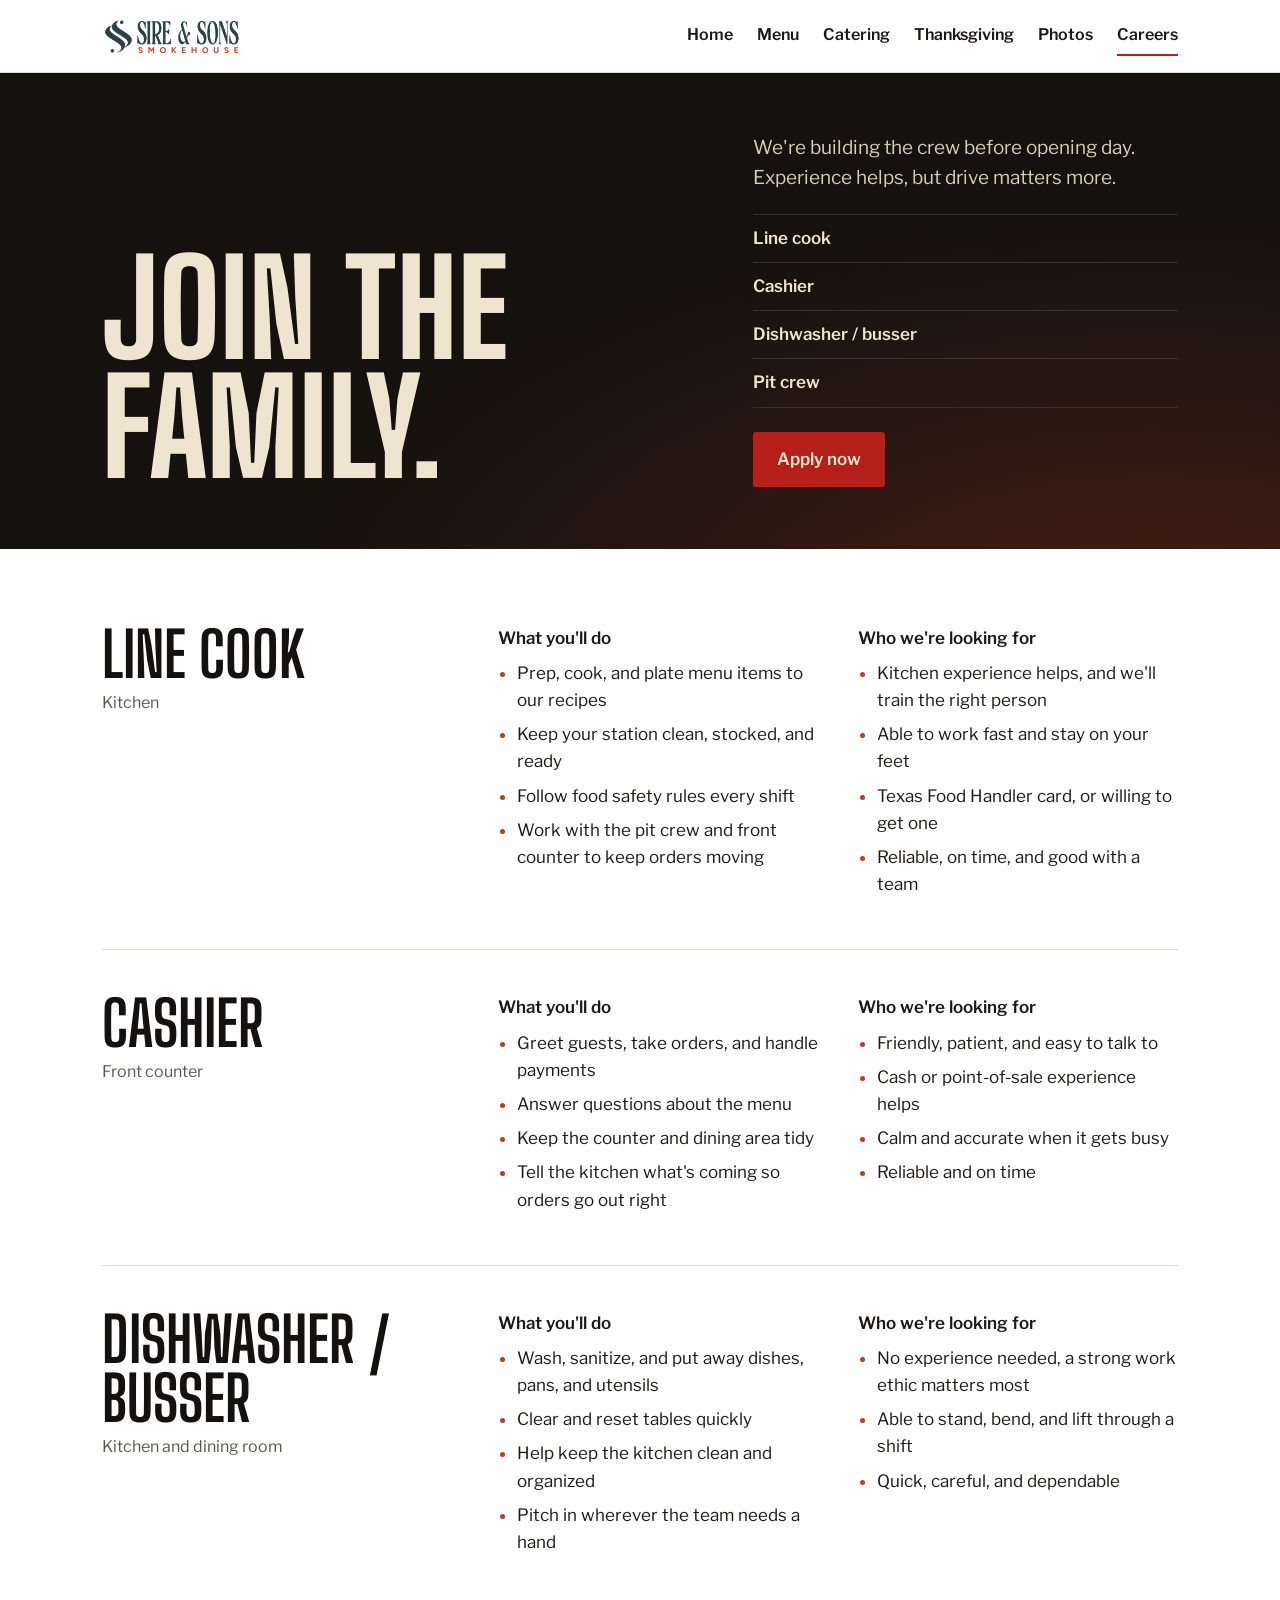
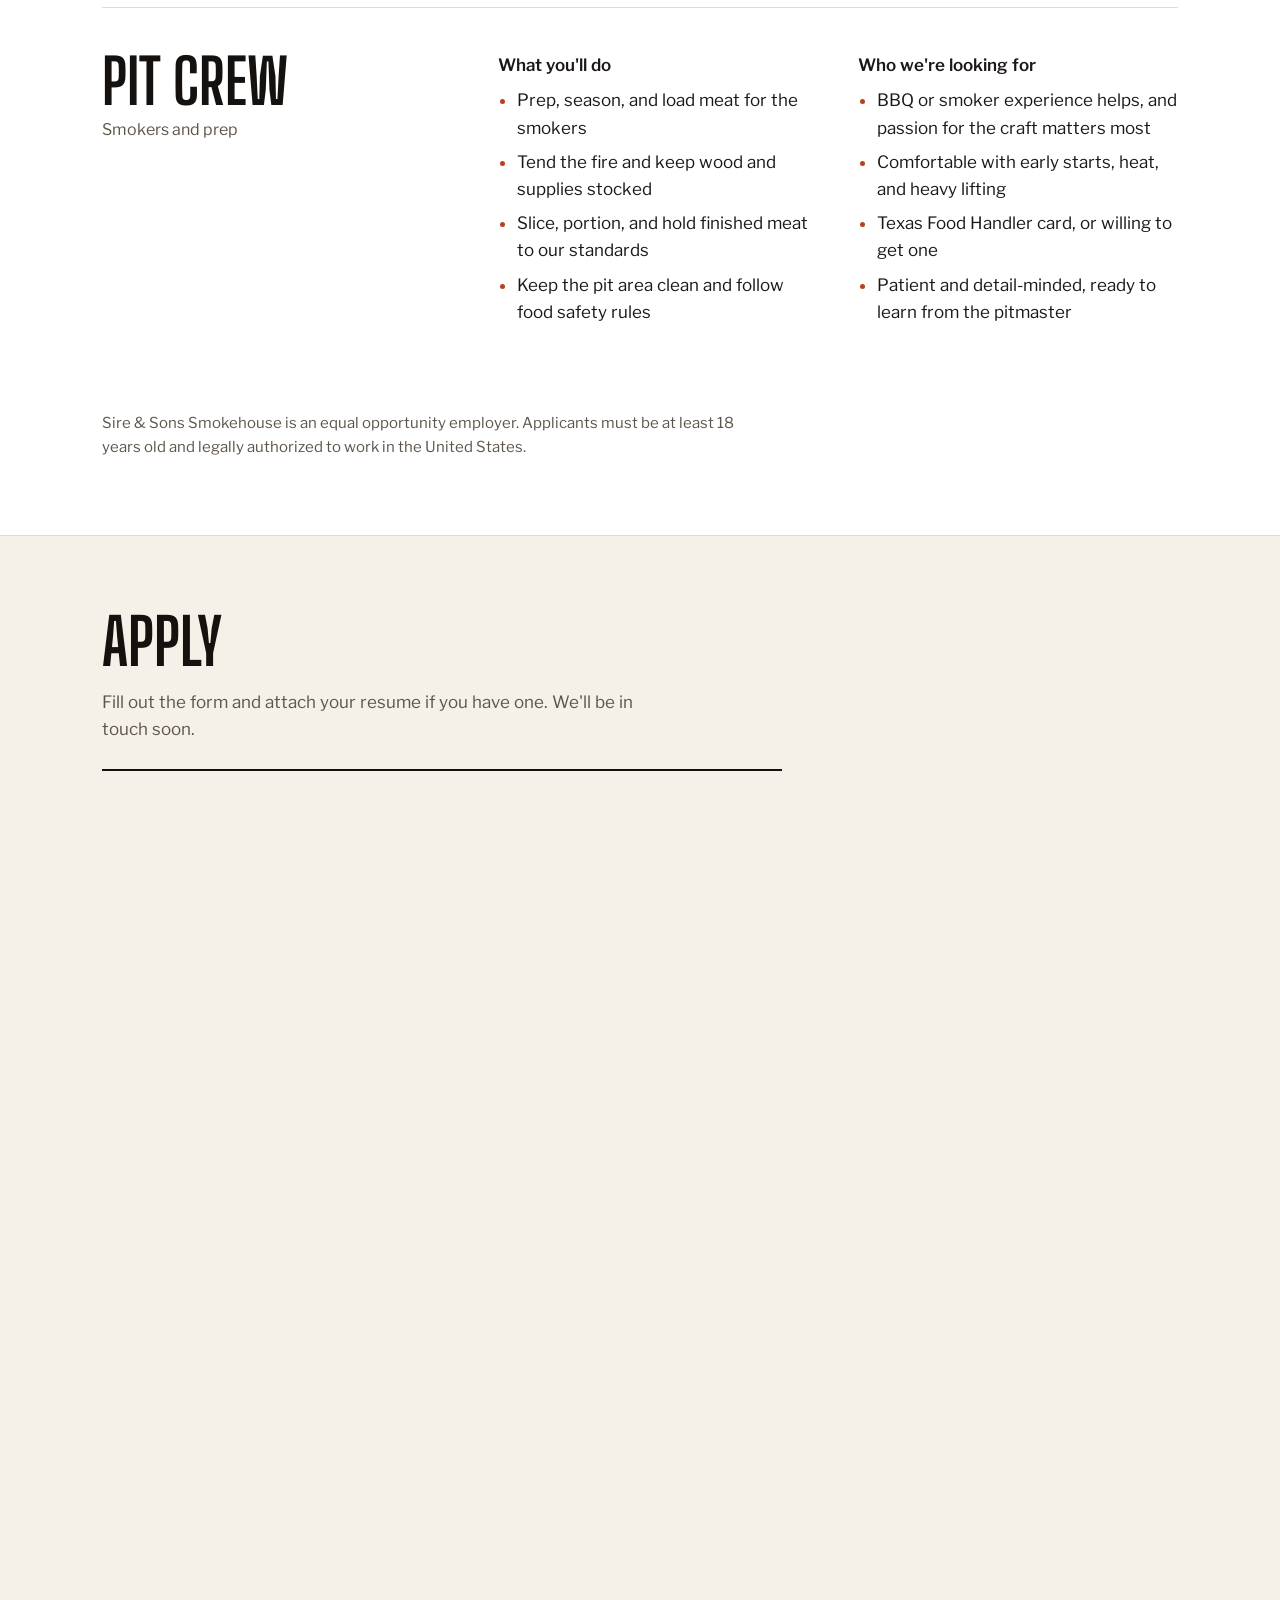
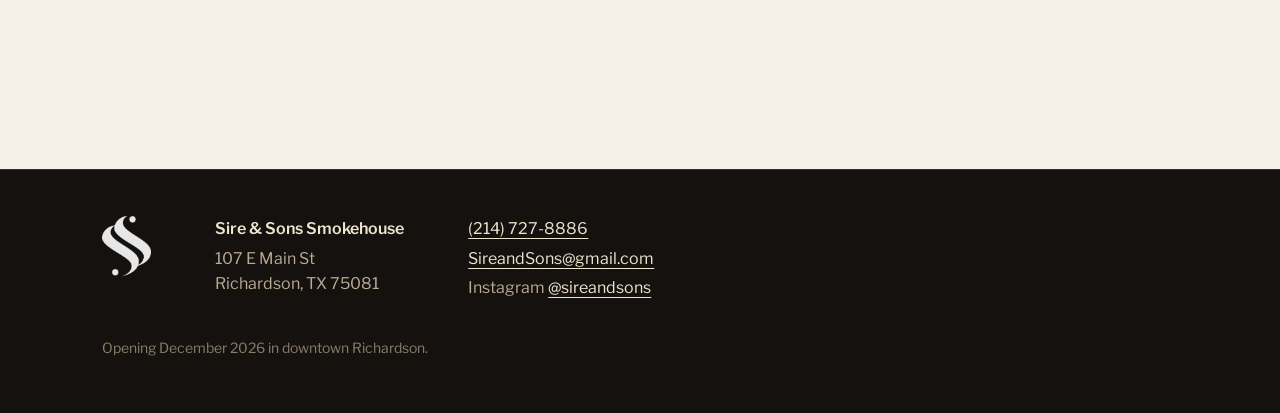
==== careers.html @ 44542e50 "Add files via upload" ====
<!doctype html>
<html lang="en">
<head>
<meta charset="utf-8">
<meta name="viewport" content="width=device-width, initial-scale=1">
<title>Careers | Sire &amp; Sons Smokehouse, Richardson TX</title>
<meta name="description" content="Now hiring line cooks, cashiers, dishwashers/bussers, and pit crew at Sire &amp; Sons Smokehouse, opening December 2026 in downtown Richardson, TX. Apply online.">
<meta property="og:title" content="Careers | Sire &amp; Sons Smokehouse, Richardson TX">
<meta property="og:description" content="Now hiring line cooks, cashiers, dishwashers/bussers, and pit crew at Sire &amp; Sons Smokehouse, opening December 2026 in downtown Richardson, TX. Apply online.">
<link rel="icon" type="image/png" href="img/favicon.png">
<link rel="stylesheet" href="css/style.css">
</head>
<body>
<a class="skip" href="#main">Skip to content</a>
<header class="top">
  <div class="wrap">
    <a class="brand" href="index.html" aria-label="Sire &amp; Sons Smokehouse, home"><img src="img/logo.png" alt="Sire &amp; Sons Smokehouse" width="140" height="44"></a>
    <nav aria-label="Main">
      <a href="index.html">Home</a>
      <a href="menu.html">Menu</a>
      <a href="catering.html">Catering</a>
      <a href="thanksgiving.html">Thanksgiving</a>
      <a href="photos.html">Photos</a>
      <a href="careers.html" aria-current="page">Careers</a>
    </nav>
  </div>
</header>

<main id="main">
  <section class="c-hero">
    <div class="wrap">
      <div>
        <h1 class="display">Join the<br>family.</h1>
      </div>
      <div>
        <p>We're building the crew before opening day. Experience helps, but drive matters more.</p>
        <ul class="roles">
          <li><a href="#line-cook">Line cook</a></li>
          <li><a href="#cashier">Cashier</a></li>
          <li><a href="#dish-busser">Dishwasher / busser</a></li>
          <li><a href="#pit-crew">Pit crew</a></li>
        </ul>
        <p style="margin:24px 0 0"><a class="btn" href="#apply">Apply now</a></p>
      </div>
    </div>
  </section>
  <section class="jobs">
    <div class="wrap">
    <article class="job" id="line-cook">
      <div><h2>Line cook</h2><p class="where">Kitchen</p></div>
      <div class="cols">
        <div><h3>What you'll do</h3><ul>
          <li>Prep, cook, and plate menu items to our recipes</li>
          <li>Keep your station clean, stocked, and ready</li>
          <li>Follow food safety rules every shift</li>
          <li>Work with the pit crew and front counter to keep orders moving</li>
        </ul></div>
        <div><h3>Who we're looking for</h3><ul>
          <li>Kitchen experience helps, and we'll train the right person</li>
          <li>Able to work fast and stay on your feet</li>
          <li>Texas Food Handler card, or willing to get one</li>
          <li>Reliable, on time, and good with a team</li>
        </ul></div>
      </div>
    </article>
    <article class="job" id="cashier">
      <div><h2>Cashier</h2><p class="where">Front counter</p></div>
      <div class="cols">
        <div><h3>What you'll do</h3><ul>
          <li>Greet guests, take orders, and handle payments</li>
          <li>Answer questions about the menu</li>
          <li>Keep the counter and dining area tidy</li>
          <li>Tell the kitchen what's coming so orders go out right</li>
        </ul></div>
        <div><h3>Who we're looking for</h3><ul>
          <li>Friendly, patient, and easy to talk to</li>
          <li>Cash or point-of-sale experience helps</li>
          <li>Calm and accurate when it gets busy</li>
          <li>Reliable and on time</li>
        </ul></div>
      </div>
    </article>
    <article class="job" id="dish-busser">
      <div><h2>Dishwasher / busser</h2><p class="where">Kitchen and dining room</p></div>
      <div class="cols">
        <div><h3>What you'll do</h3><ul>
          <li>Wash, sanitize, and put away dishes, pans, and utensils</li>
          <li>Clear and reset tables quickly</li>
          <li>Help keep the kitchen clean and organized</li>
          <li>Pitch in wherever the team needs a hand</li>
        </ul></div>
        <div><h3>Who we're looking for</h3><ul>
          <li>No experience needed, a strong work ethic matters most</li>
          <li>Able to stand, bend, and lift through a shift</li>
          <li>Quick, careful, and dependable</li>
        </ul></div>
      </div>
    </article>
    <article class="job" id="pit-crew">
      <div><h2>Pit crew</h2><p class="where">Smokers and prep</p></div>
      <div class="cols">
        <div><h3>What you'll do</h3><ul>
          <li>Prep, season, and load meat for the smokers</li>
          <li>Tend the fire and keep wood and supplies stocked</li>
          <li>Slice, portion, and hold finished meat to our standards</li>
          <li>Keep the pit area clean and follow food safety rules</li>
        </ul></div>
        <div><h3>Who we're looking for</h3><ul>
          <li>BBQ or smoker experience helps, and passion for the craft matters most</li>
          <li>Comfortable with early starts, heat, and heavy lifting</li>
          <li>Texas Food Handler card, or willing to get one</li>
          <li>Patient and detail-minded, ready to learn from the pitmaster</li>
        </ul></div>
      </div>
    </article>
      <p class="fine">Sire &amp; Sons Smokehouse is an equal opportunity employer. Applicants must be at least 18 years old and legally authorized to work in the United States.</p>
    </div>
  </section>
  <section class="apply" id="apply">
    <div class="wrap">
      <h2>Apply</h2>
      <p class="lead">Fill out the form and attach your resume if you have one. We'll be in touch soon.</p>
      <div class="panel">
        <iframe id="tallyFrame" title="Sire &amp; Sons job application" loading="lazy" height="620" hidden></iframe>
        <p class="note" id="tallyNote">The application form is loading. If it doesn't appear, call <a href="tel:+12147278886">(214) 727-8886</a> or email <a href="mailto:SireandSons@gmail.com">SireandSons@gmail.com</a>.</p>
      </div>
    </div>
  </section>
</main>

<footer>
  <div class="wrap">
    <img src="img/mark-white.png" alt="" width="49" height="60">
    <div>
      <p><strong>Sire &amp; Sons Smokehouse</strong></p>
      <p>107 E Main St<br>Richardson, TX 75081</p>
    </div>
    <div>
      <p><a href="tel:+12147278886">(214) 727-8886</a></p>
      <p><a href="mailto:SireandSons@gmail.com">SireandSons@gmail.com</a></p>
      <p>Instagram <a href="https://www.instagram.com/sireandsons/">@sireandsons</a></p>
    </div>
    <p class="small">Opening December 2026 in downtown Richardson.</p>
  </div>
</footer>
<script>
  // Job application form ID: the part after tally.so/r/ in the form's share link.
  var TALLY_FORM_ID = "aOOAY2";
  (function () {
    var frame = document.getElementById("tallyFrame");
    var note = document.getElementById("tallyNote");
    if (!frame || !TALLY_FORM_ID) return;
    var url = "https://tally.so/embed/" + TALLY_FORM_ID + "?alignLeft=1&hideTitle=1&dynamicHeight=1";
    frame.setAttribute("data-tally-src", url);
    frame.hidden = false;
    note.hidden = true;
    var s = document.createElement("script");
    s.src = "https://tally.so/widgets/embed.js";
    s.onload = function () { if (window.Tally) { Tally.loadEmbeds(); } else { frame.src = url; } };
    s.onerror = function () { frame.src = url; frame.style.height = "900px"; };
    document.body.appendChild(s);
  })();
</script>
</body>
</html>
---- css/style.css ----
@font-face{font-family:'Big Shoulders Display';font-style:normal;font-weight:700;font-display:swap;src:url(../fonts/big-shoulders-display-700-normal.woff2) format('woff2')}
@font-face{font-family:'Big Shoulders Display';font-style:normal;font-weight:800;font-display:swap;src:url(../fonts/big-shoulders-display-800-normal.woff2) format('woff2')}
@font-face{font-family:'Libre Franklin';font-style:normal;font-weight:400;font-display:swap;src:url(../fonts/libre-franklin-400-normal.woff2) format('woff2')}
@font-face{font-family:'Libre Franklin';font-style:normal;font-weight:500;font-display:swap;src:url(../fonts/libre-franklin-500-normal.woff2) format('woff2')}
@font-face{font-family:'Libre Franklin';font-style:normal;font-weight:600;font-display:swap;src:url(../fonts/libre-franklin-600-normal.woff2) format('woff2')}
@font-face{font-family:'Libre Caslon Text';font-style:italic;font-weight:400;font-display:swap;src:url(../fonts/libre-caslon-text-400-italic.woff2) format('woff2')}
:root{--char:#14110F;--char-2:#1D1815;--char-rule:#3A2F27;--cream:#EFE4CF;--char-muted:#B9AB94;
--gold:#C9A24B;--gold-soft:#E0C27A;--red:#B5201A;--red-dark:#CC2A22;--rust:#B8401F;--ember:#7A2412;
--paper:#FFFFFF;--band:#F5F1E8;--card:#FBF8F1;--rule:#E2DBCB;--ink:#1D1815;--muted:#5E554A;
--display:'Big Shoulders Display','Arial Narrow',Impact,sans-serif;
--text:'Libre Franklin','Helvetica Neue',Arial,sans-serif;
--serif:'Libre Caslon Text',Georgia,serif}
*{box-sizing:border-box}
html{scroll-behavior:smooth}
body{margin:0;background:var(--paper);color:var(--ink);font-family:var(--text);font-size:17px;line-height:1.6;-webkit-font-smoothing:antialiased}
img{max-width:100%;height:auto}
a{color:var(--red);text-underline-offset:4px}
:focus-visible{outline:3px solid var(--red);outline-offset:3px}
.skip{position:absolute;left:-999px;top:8px;background:var(--paper);color:var(--ink);padding:10px 14px;z-index:10}
.skip:focus{left:8px}
.wrap{max-width:1120px;margin:0 auto;padding:0 22px}
.display{font-family:var(--display);font-weight:800;text-transform:uppercase;line-height:.9;letter-spacing:.005em;margin:0}
.serif{font-family:var(--serif);font-style:italic;font-weight:400}
h2{font-family:var(--display);font-weight:700;text-transform:uppercase;font-size:clamp(40px,6vw,64px);line-height:.95;margin:0 0 16px;color:var(--char)}
.btn{display:inline-block;background:var(--red);color:var(--cream);font-weight:600;font-size:17px;text-decoration:none;padding:14px 24px;border-radius:3px}
.btn:hover{background:var(--red-dark)}
.btn.line{background:transparent;color:inherit;box-shadow:inset 0 0 0 1.5px currentColor}
.btn.line:hover{background:rgba(255,255,255,.08)}
.muted{color:var(--muted)}

/* header */
.top{background:var(--paper);border-bottom:1px solid var(--rule)}
.top .wrap{display:flex;align-items:center;justify-content:space-between;gap:16px;padding-top:14px;padding-bottom:14px}
.brand{display:block;line-height:0}
.brand img{height:44px;width:auto}
.top nav{display:flex;flex-wrap:wrap;justify-content:flex-end;gap:4px 24px}
.top nav a{color:var(--ink);text-decoration:none;font-weight:600;font-size:16px;padding:6px 0;border-bottom:2px solid transparent}
.top nav a:hover{border-bottom-color:var(--rule)}
.top nav a[aria-current=page]{border-bottom-color:var(--red)}
@media(max-width:760px){.top .wrap{flex-direction:column;align-items:flex-start;gap:8px}.top nav{justify-content:flex-start;gap:0 18px}.top nav a{font-size:15px}}

/* footer */
footer{border-top:1px solid var(--char-rule);background:var(--char);color:var(--char-muted);padding:46px 0 50px;font-size:16px}
footer .wrap{display:flex;flex-wrap:wrap;gap:26px 64px;align-items:flex-start}
footer img{height:60px;width:auto;opacity:.9}
footer p{margin:0 0 4px}
footer a{color:var(--cream)}
footer strong{color:var(--cream);font-weight:600}
footer .small{flex-basis:100%;font-size:14px;color:#8A7E6B;margin-top:6px}

/* ---------- home ---------- */
.h-hero{position:relative;overflow:hidden;color:var(--cream);background:
 radial-gradient(ellipse at 50% -10%,rgba(201,162,75,.26),transparent 62%),
 radial-gradient(ellipse at 10% 110%,rgba(184,64,31,.26),transparent 52%),var(--char)}
.h-hero .wrap{position:relative;z-index:1;padding-top:76px}
.h-hero h1{font-size:clamp(62px,14.5vw,176px)}
.h-hero .sub{font-size:clamp(18px,2.3vw,22px);max-width:30em;margin:26px 0 0;color:#D8CDB8}
.h-hero .actions{display:flex;flex-wrap:wrap;gap:14px;margin:34px 0 0}
.h-hero .mark{position:absolute;right:-70px;bottom:-90px;height:135%;width:auto;opacity:.10;pointer-events:none}
.strip{display:flex;flex-wrap:wrap;gap:10px 44px;margin-top:64px;padding:20px 0 24px;border-top:1px solid var(--char-rule);font-size:15px;color:var(--char-muted)}
.strip b{display:block;color:var(--cream);font-weight:600;font-size:16px}

.story{padding:96px 0 88px}
.story .wrap{display:grid;gap:36px 72px;grid-template-columns:1fr}
@media(min-width:900px){.story .wrap{grid-template-columns:7fr 5fr;align-items:end}}
.story blockquote{margin:0;font-family:var(--serif);font-style:italic;font-size:clamp(28px,3.6vw,42px);line-height:1.25;color:var(--char)}
.story blockquote span{color:var(--rust)}
.story p{margin:0 0 14px;color:var(--muted)}
.story .who{color:var(--ink);font-weight:600;margin-top:20px}

.pillars{background:var(--band);border-top:1px solid var(--rule);border-bottom:1px solid var(--rule)}
.pillars .wrap{display:grid;grid-template-columns:1fr}
@media(min-width:800px){.pillars .wrap{grid-template-columns:repeat(3,1fr)}}
.pillar{padding:40px 0;border-bottom:1px solid var(--rule)}
.pillar:last-child{border-bottom:0}
@media(min-width:800px){.pillar{padding:52px 34px;border-bottom:0;border-left:1px solid var(--rule)}.pillar:first-child{border-left:0;padding-left:0}}
.pillar h3{font-family:var(--display);font-weight:700;text-transform:uppercase;font-size:40px;line-height:1;margin:0 0 10px;color:var(--char)}
.pillar p{margin:0;color:var(--muted);max-width:24em}

.visit{padding:88px 0}
.visit .wrap{display:grid;gap:40px 64px;grid-template-columns:1fr}
@media(min-width:900px){.visit .wrap{grid-template-columns:6fr 5fr;align-items:start}}
.map{position:relative;aspect-ratio:4/3;background:var(--band);border:1px solid var(--rule)}
.map iframe{position:absolute;inset:0;width:100%;height:100%;border:0;filter:grayscale(.35)}
dl{margin:0}
dt{color:var(--muted);font-size:15px}
dd{margin:0 0 18px;font-size:19px;font-weight:500}
dd a{color:var(--ink)}
dd a:hover{color:var(--red)}

.notes{background:var(--red);color:var(--cream)}
.notes .wrap{display:grid;grid-template-columns:1fr;gap:0}
@media(min-width:800px){.notes .wrap{grid-template-columns:1fr 1fr}}
.notes a{display:block;padding:30px 0;color:var(--cream);text-decoration:none;border-bottom:1px solid rgba(239,228,207,.25)}
@media(min-width:800px){.notes a{border-bottom:0;padding:34px 0}.notes a+a{border-left:1px solid rgba(239,228,207,.25);padding-left:40px}}
.notes .t{font-family:var(--display);font-weight:700;text-transform:uppercase;font-size:34px;line-height:1;display:block}
.notes .d{display:block;margin-top:6px;color:#F3D9CC}
.notes a:hover .t{text-decoration:underline;text-underline-offset:6px;text-decoration-thickness:2px}

/* ---------- menu ---------- */
.menu-page{background:var(--card);padding:64px 0 96px}
.menu-card{max-width:880px;margin:0 auto;padding:0 22px;text-align:center}
.menu-card .mark{width:56px;margin:0 auto 18px;display:block}
.menu-card h1{font-size:clamp(84px,17vw,168px);color:var(--char)}
.menu-card .sub{font-family:var(--serif);font-style:italic;font-size:20px;color:var(--muted);margin:10px 0 0}
.dbl{border:0;border-top:1px solid var(--char);border-bottom:1px solid var(--char);height:5px;margin:40px 0}
.cats{list-style:none;margin:0;padding:0;display:grid;grid-template-columns:1fr;gap:0 56px;text-align:left}
@media(min-width:680px){.cats{grid-template-columns:1fr 1fr}}
.cats li{display:flex;align-items:baseline;gap:12px;padding:16px 0;border-bottom:1px dotted #B9AB94}
.cats .n{font-family:var(--display);font-weight:700;text-transform:uppercase;font-size:34px;line-height:1;color:var(--char)}
.cats .lead{flex:1;border-bottom:1px dotted transparent}
.cats .s{font-size:14px;color:var(--muted);white-space:nowrap}
.menu-note{margin:44px auto 0;max-width:34em}
.menu-note p{margin:0 0 10px}
.menu-note .serif{font-size:22px;color:var(--char)}
.halal{display:inline-block;margin-top:18px;padding:8px 16px;border:1.5px solid var(--rust);color:var(--rust);font-weight:600;font-size:15px;border-radius:2px}

/* ---------- catering ---------- */
.cat{display:grid;grid-template-columns:1fr;min-height:70vh}
@media(min-width:900px){.cat{grid-template-columns:5fr 7fr}}
.cat .side{background:var(--char);color:var(--cream);padding:64px 22px 56px;position:relative;overflow:hidden}
@media(min-width:900px){.cat .side{padding:88px 56px}}
.cat .side h1{font-size:clamp(72px,10vw,140px);position:relative;z-index:1}
.cat .side .serif{font-size:22px;color:var(--gold-soft);margin:16px 0 0;position:relative;z-index:1}
.cat .side img{position:absolute;right:-40px;bottom:-60px;width:70%;opacity:.08}
.cat .body{padding:56px 22px 72px}
@media(min-width:900px){.cat .body{padding:88px 64px}}
.cat .body .tag{display:inline-block;background:var(--band);border:1px solid var(--rule);padding:6px 12px;font-weight:600;font-size:14px;margin:0 0 22px}
.cat .body p{max-width:34em;margin:0 0 16px}
.ask{margin:34px 0 0;padding:26px 0 0;border-top:1px solid var(--rule);max-width:34em}
.ask h2{font-size:36px;margin-bottom:10px}
.ask ul{margin:0 0 24px;padding-left:20px;color:var(--muted)}
.ask li{margin:0 0 4px}
.ask li::marker{color:var(--rust)}

/* ---------- thanksgiving ---------- */
.tg-hero{background:var(--ember);color:var(--cream);text-align:center;padding:76px 0 64px;position:relative;overflow:hidden}
.tg-hero::after{content:"";position:absolute;inset:auto 0 0 0;height:6px;background:var(--gold)}
.tg-hero .over{font-family:var(--serif);font-style:italic;font-size:22px;color:var(--gold-soft);margin:0 0 8px}
.tg-hero h1{font-size:clamp(64px,12vw,148px)}
.tg-hero p.sub{max-width:30em;margin:22px auto 0;color:#F1DCCF;font-size:19px}
.tg{padding:72px 0 96px;background:var(--card)}
.tg .inner{max-width:760px;margin:0 auto;padding:0 22px}
.steps{display:grid;grid-template-columns:1fr;gap:0;margin:0 0 40px;border-top:1px solid var(--rule)}
@media(min-width:680px){.steps{grid-template-columns:repeat(3,1fr)}}
.steps div{padding:18px 18px 18px 0;border-bottom:1px solid var(--rule)}
.steps b{display:block;font-family:var(--display);font-weight:700;text-transform:uppercase;font-size:26px;line-height:1.05;color:var(--char)}
.steps span{display:block;color:var(--muted);font-size:15px;line-height:1.5;margin-top:4px}
.panel{background:var(--paper);border:1px solid var(--rule);border-radius:4px;padding:28px 24px}
.apply .panel{background:transparent;border:0;border-top:2px solid var(--char);border-radius:0;padding:22px 0 0;max-width:680px}
.apply .panel iframe{min-height:0}
.apply .lead{max-width:680px}
.panel iframe{width:100%;border:0;min-height:560px;display:block}
.panel iframe[hidden],.note[hidden]{display:none}
.note{margin:0;color:var(--muted)}
.note strong{display:block;color:var(--ink);font-size:20px;margin-bottom:6px}

/* ---------- photos ---------- */
.ph{background:var(--char);color:var(--cream);min-height:76vh;display:flex;align-items:center;position:relative;overflow:hidden}
.ph .wrap{position:relative;z-index:1;padding-top:80px;padding-bottom:80px;width:100%}
.ph h1{font-size:clamp(80px,16vw,200px);color:var(--cream)}
.ph h1 em{font-style:normal;color:var(--gold)}
.ph .serif{font-size:clamp(20px,2.4vw,26px);color:var(--char-muted);max-width:26em;margin:22px 0 30px}
.ph .bg{position:absolute;right:4%;top:50%;transform:translateY(-50%);height:88%;width:auto;opacity:.16}
.frames{display:grid;grid-template-columns:repeat(3,1fr);gap:10px;margin-top:56px;max-width:520px}
.frames div{aspect-ratio:1;border:1px solid var(--char-rule)}

/* ---------- careers ---------- */
.c-hero{position:relative;overflow:hidden;color:var(--cream);background:radial-gradient(ellipse at 90% 120%,rgba(184,64,31,.30),transparent 55%),var(--char)}
.c-hero .wrap{position:relative;z-index:1;padding-top:60px;padding-bottom:62px;display:grid;gap:26px 56px;grid-template-columns:1fr}
@media(min-width:900px){.c-hero .wrap{grid-template-columns:7fr 5fr;align-items:end}}
.c-hero h1{font-size:clamp(60px,11vw,132px)}
.c-hero p{margin:0 0 20px;color:#D8CDB8;font-size:19px}
.c-hero .roles{margin:0;padding:0;list-style:none;border-top:1px solid var(--char-rule)}
.c-hero .roles li{border-bottom:1px solid var(--char-rule)}
.c-hero .roles a{display:block;padding:10px 0;color:var(--cream);text-decoration:none;font-weight:600}
.c-hero .roles a:hover{color:var(--gold-soft)}
.jobs{padding:76px 0}
.job{display:grid;gap:18px 56px;grid-template-columns:1fr;padding:44px 0;border-top:1px solid var(--rule)}
.job:first-of-type{border-top:0;padding-top:0}
@media(min-width:880px){.job{grid-template-columns:4fr 8fr}}
.job h2{margin:0;font-size:clamp(44px,5.5vw,62px)}
.job .where{color:var(--muted);margin:6px 0 0;font-size:16px}
.job .cols{display:grid;gap:22px 40px;grid-template-columns:1fr}
@media(min-width:620px){.job .cols{grid-template-columns:1fr 1fr}}
.job h3{font-size:17px;font-weight:600;margin:0 0 8px}
.job ul{margin:0;padding-left:19px}
.job li{margin:0 0 7px}
.job li::marker{color:var(--rust)}
.fine{color:var(--muted);font-size:15px;max-width:44em;margin:34px 0 0}
.apply{background:var(--band);border-top:1px solid var(--rule);padding:76px 0}
.apply .lead{color:var(--muted);margin:0 0 26px;max-width:32em}
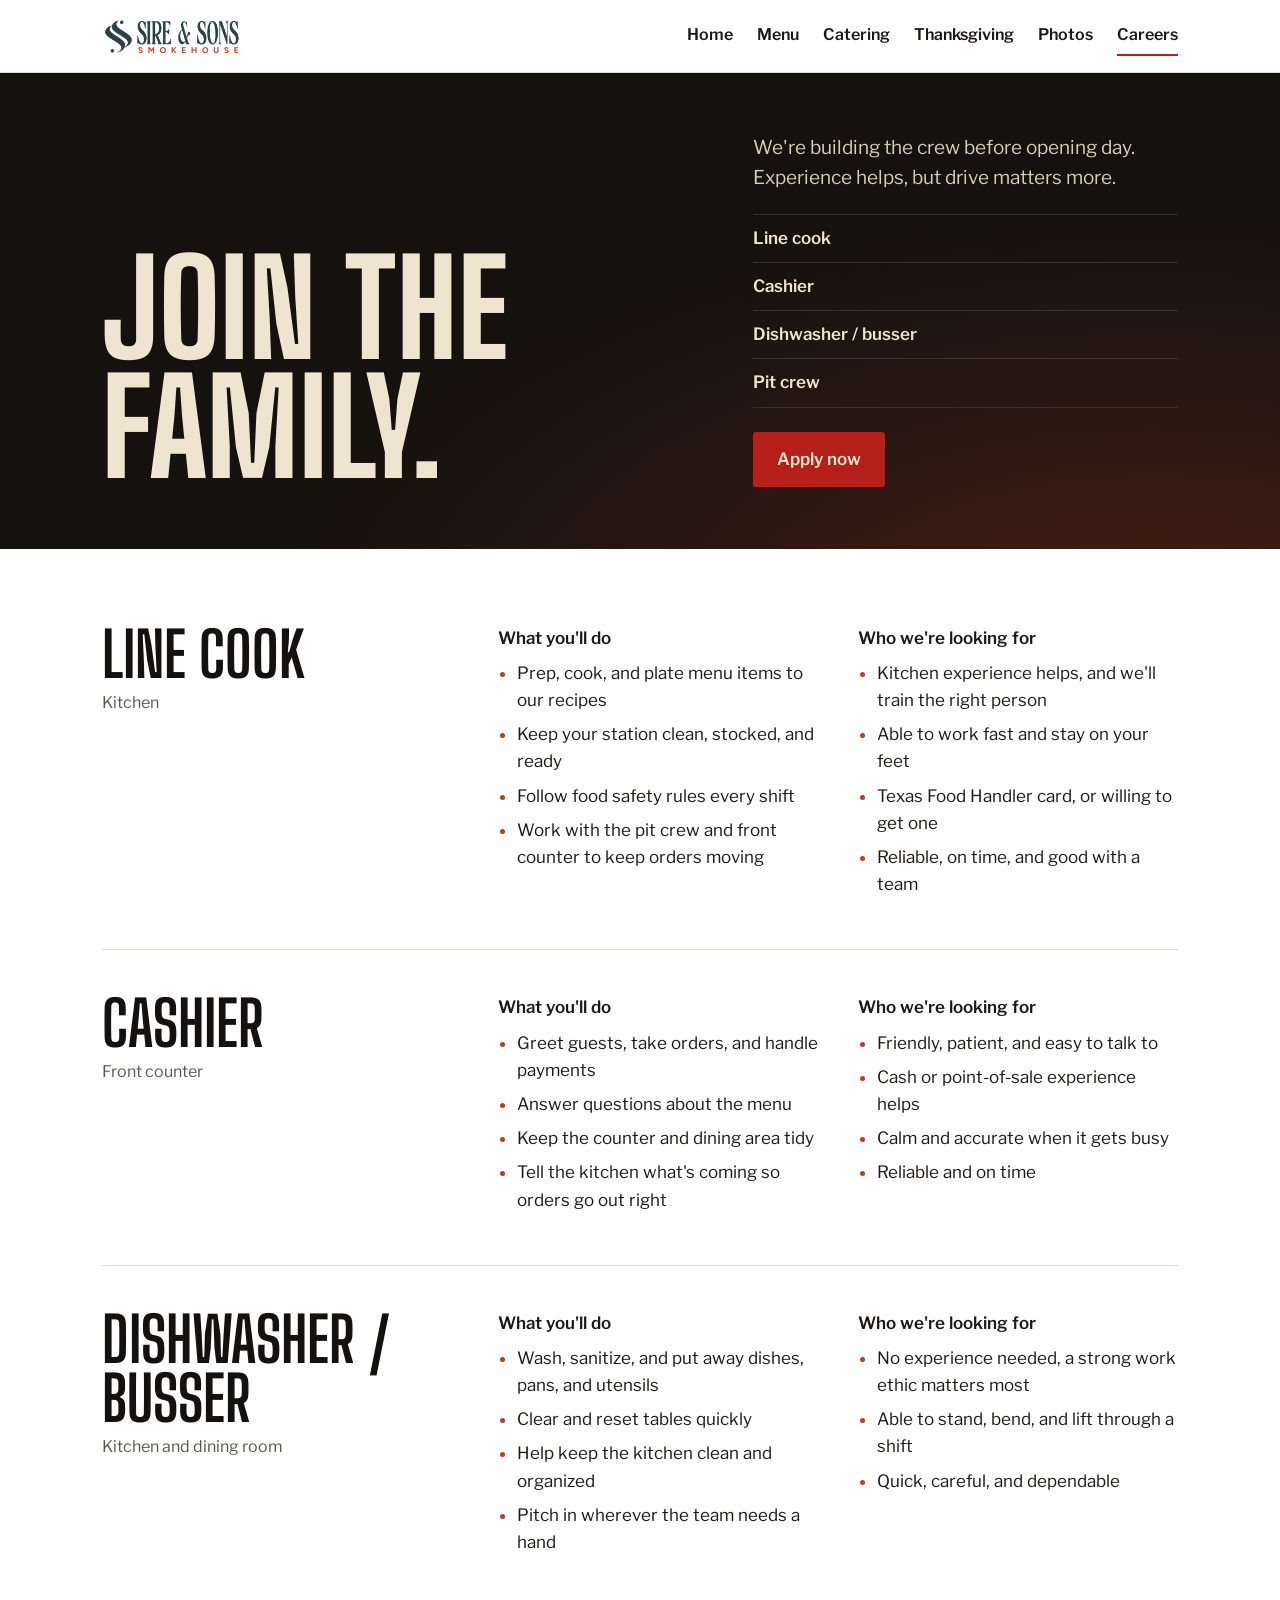
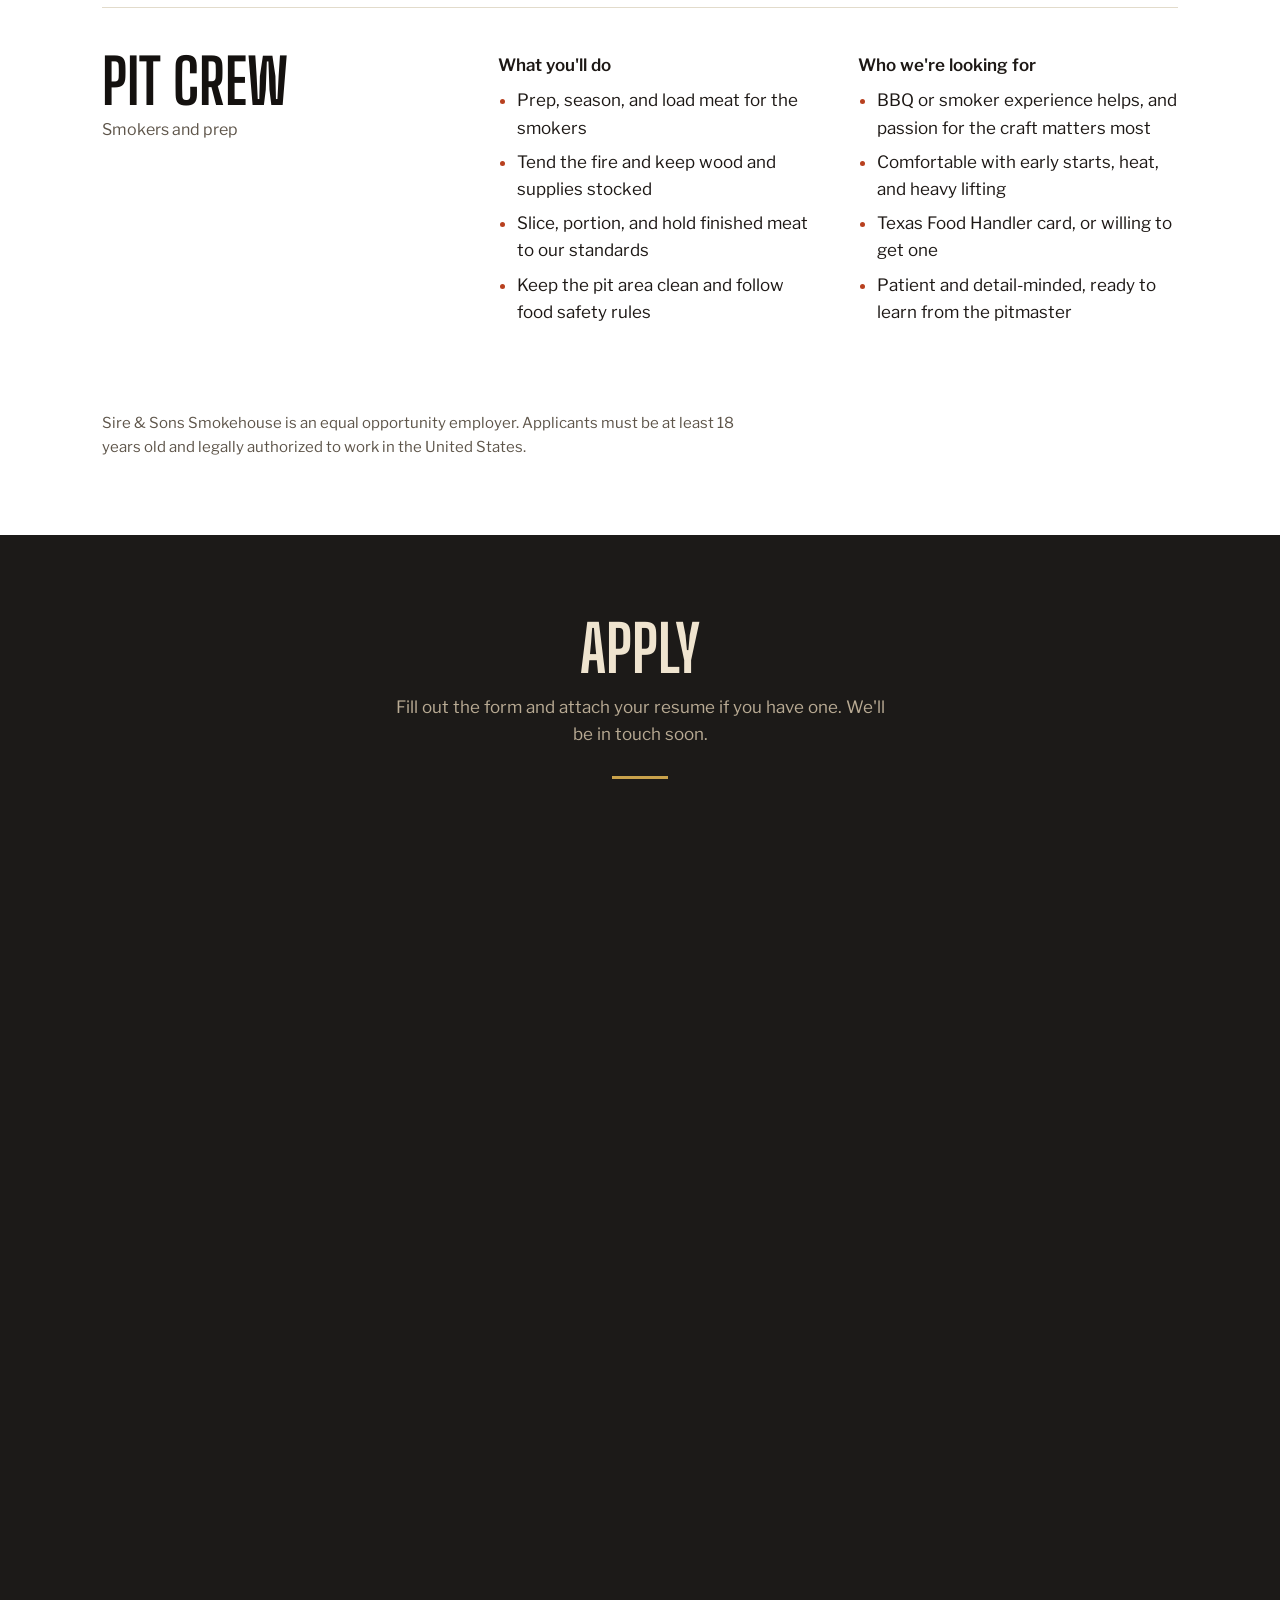
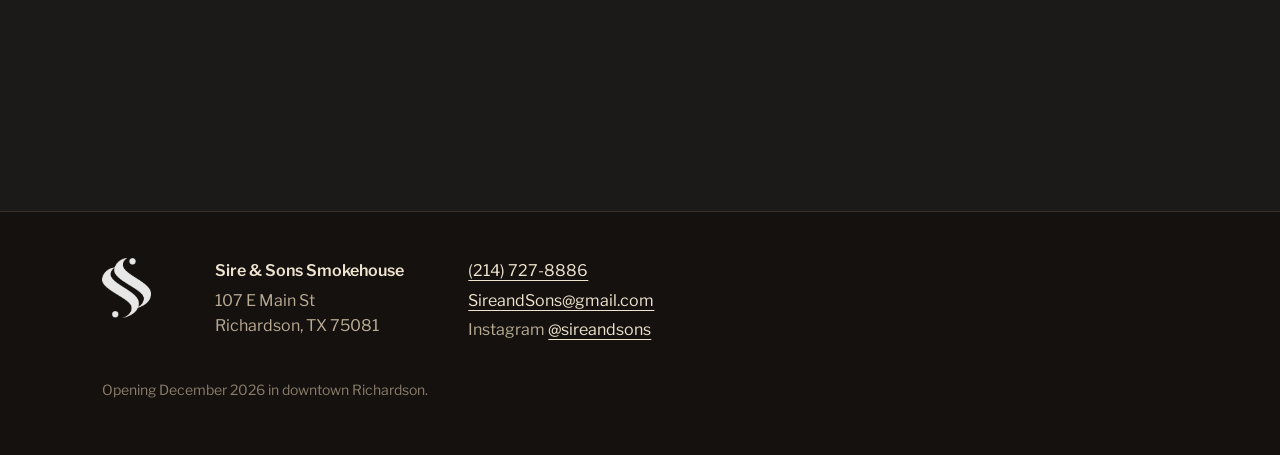
==== commit aaafeebb: "Center and restyle the Apply section on Careers Co-Authored-By: Claude Sonnet 5.5 <noreply@anthropic" ====
--- a/careers.html
+++ b/careers.html
@@ -120,6 +120,7 @@
     <div class="wrap">
       <h2>Apply</h2>
       <p class="lead">Fill out the form and attach your resume if you have one. We'll be in touch soon.</p>
+      <hr class="rule">
       <div class="panel">
         <iframe id="tallyFrame" title="Sire &amp; Sons job application" loading="lazy" height="620" hidden></iframe>
         <p class="note" id="tallyNote">The application form is loading. If it doesn't appear, call <a href="tel:+12147278886">(214) 727-8886</a> or email <a href="mailto:SireandSons@gmail.com">SireandSons@gmail.com</a>.</p>
--- a/css/style.css
+++ b/css/style.css
@@ -147,9 +147,6 @@
 .steps b{display:block;font-family:var(--display);font-weight:700;text-transform:uppercase;font-size:26px;line-height:1.05;color:var(--char)}
 .steps span{display:block;color:var(--muted);font-size:15px;line-height:1.5;margin-top:4px}
 .panel{background:var(--paper);border:1px solid var(--rule);border-radius:4px;padding:28px 24px}
-.apply .panel{background:transparent;border:0;border-top:2px solid var(--char);border-radius:0;padding:22px 0 0;max-width:680px}
-.apply .panel iframe{min-height:0}
-.apply .lead{max-width:680px}
 .panel iframe{width:100%;border:0;min-height:560px;display:block}
 .panel iframe[hidden],.note[hidden]{display:none}
 .note{margin:0;color:var(--muted)}
@@ -188,5 +185,11 @@
 .job li{margin:0 0 7px}
 .job li::marker{color:var(--rust)}
 .fine{color:var(--muted);font-size:15px;max-width:44em;margin:34px 0 0}
-.apply{background:var(--band);border-top:1px solid var(--rule);padding:76px 0}
-.apply .lead{color:var(--muted);margin:0 0 26px;max-width:32em}
+.apply{background:#1C1A18;color:var(--cream);padding:84px 0 96px;text-align:center}
+.apply h2{color:var(--cream);margin:0 0 14px}
+.apply .lead{color:var(--char-muted);margin:0 auto;max-width:30em}
+.apply .rule{width:56px;height:3px;background:var(--gold);border:0;margin:28px auto 36px}
+.apply .panel{background:transparent;border:0;border-radius:0;padding:0;margin:0 auto;max-width:680px;text-align:left}
+.apply .panel iframe{min-height:0;background:#1C1A18}
+.apply .note{color:var(--char-muted);text-align:center}
+.apply .note a{color:var(--gold-soft)}
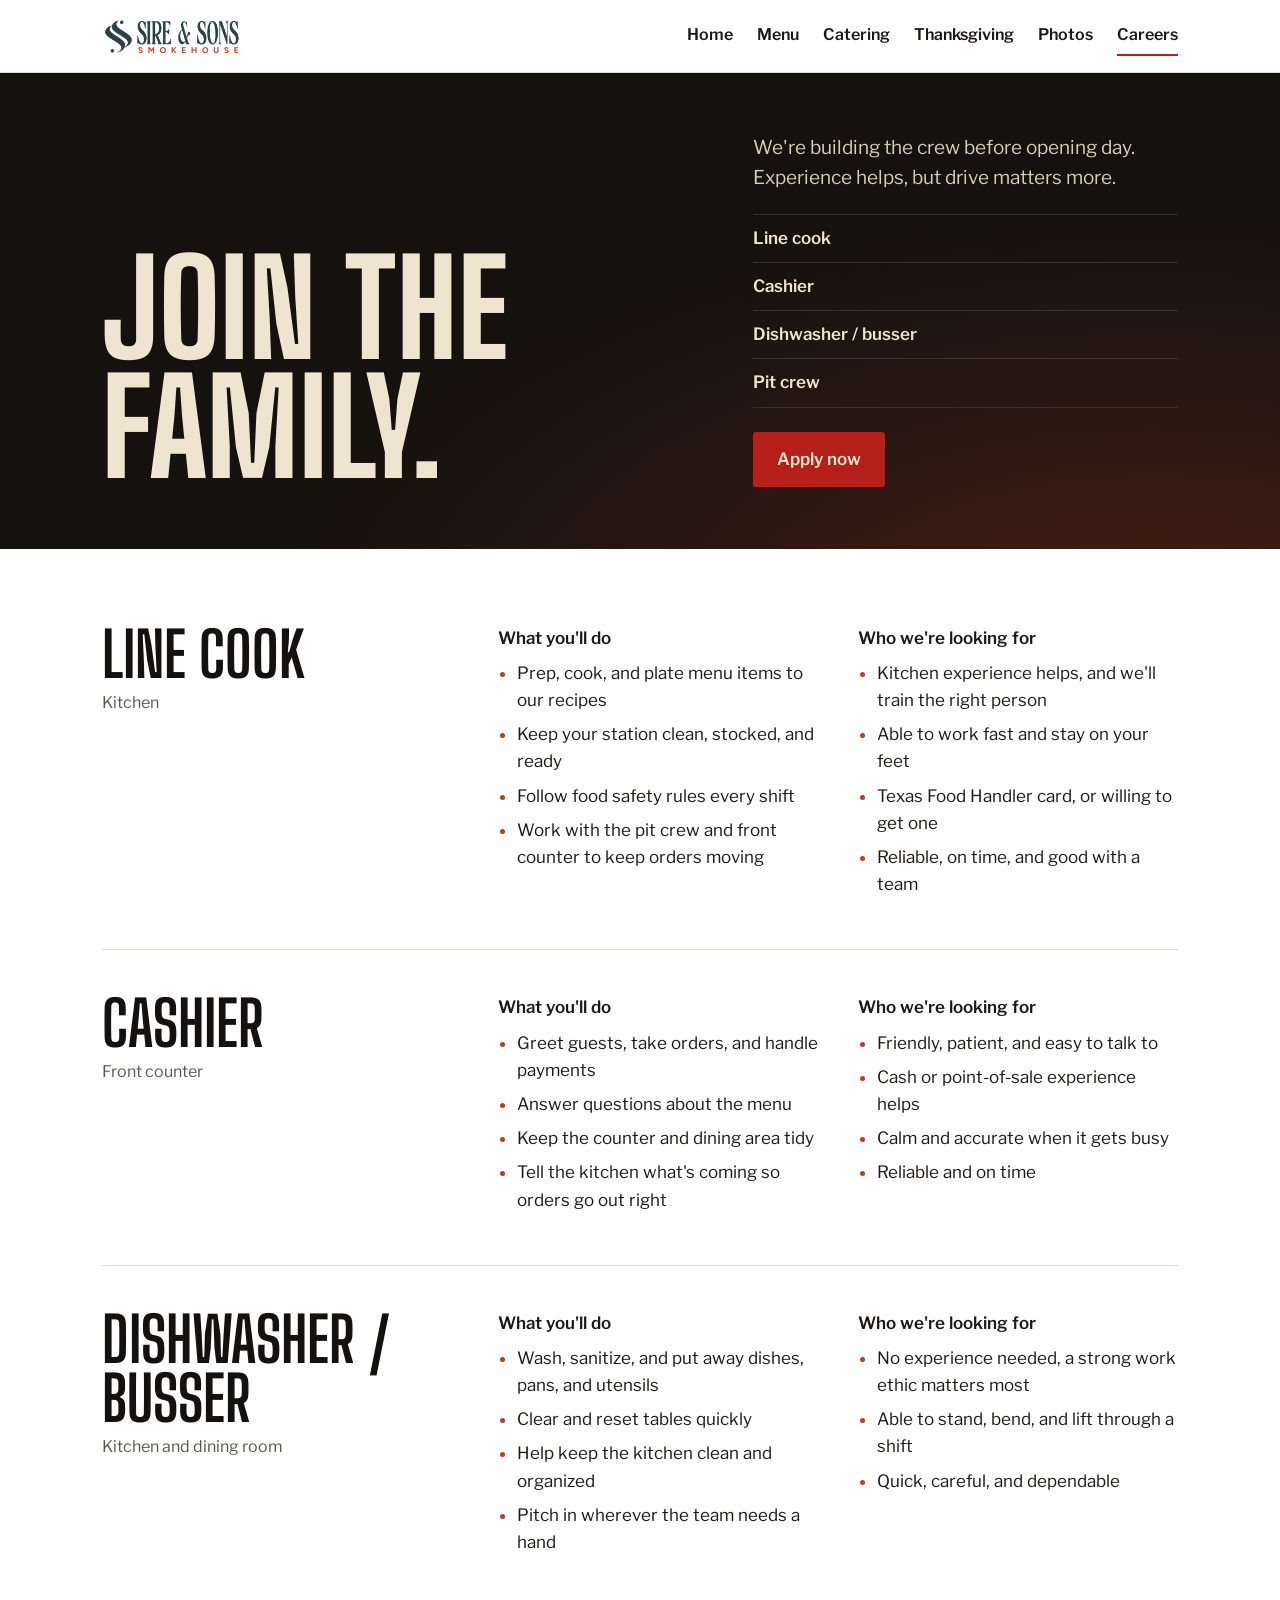
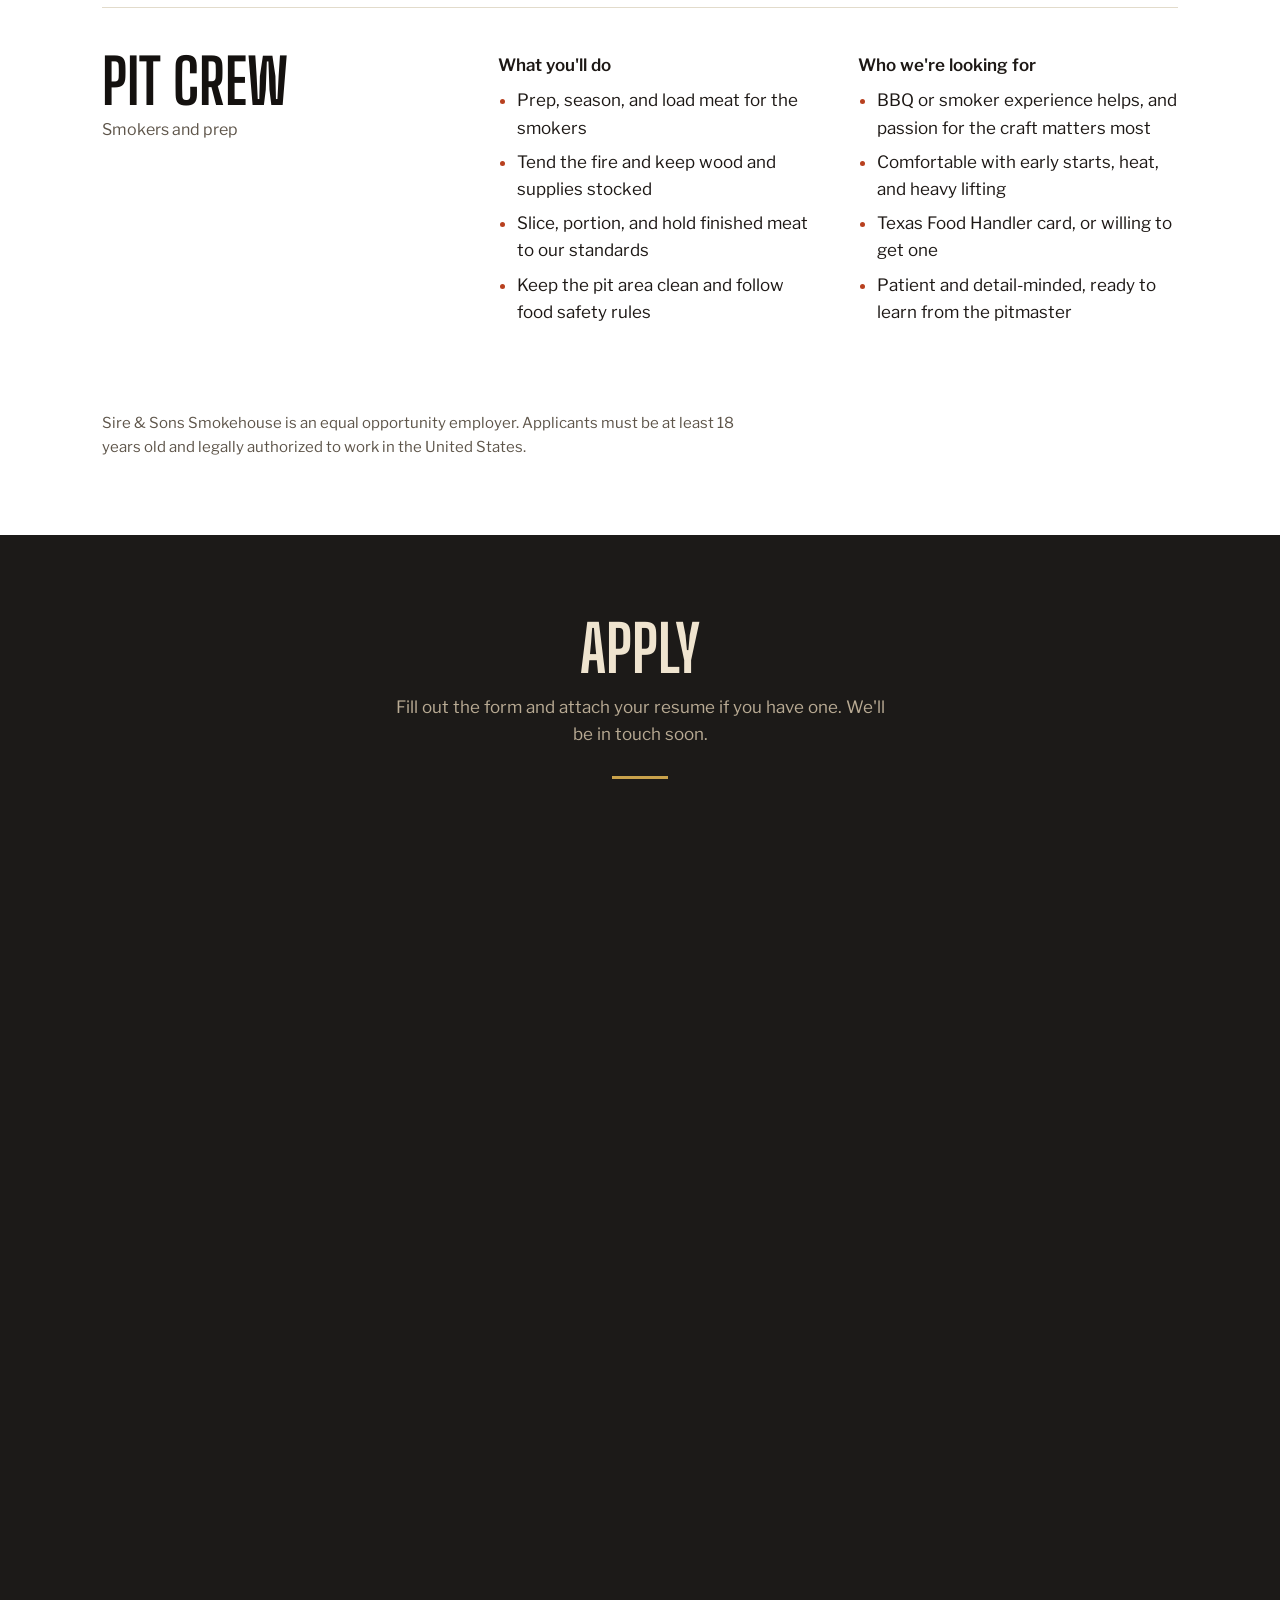
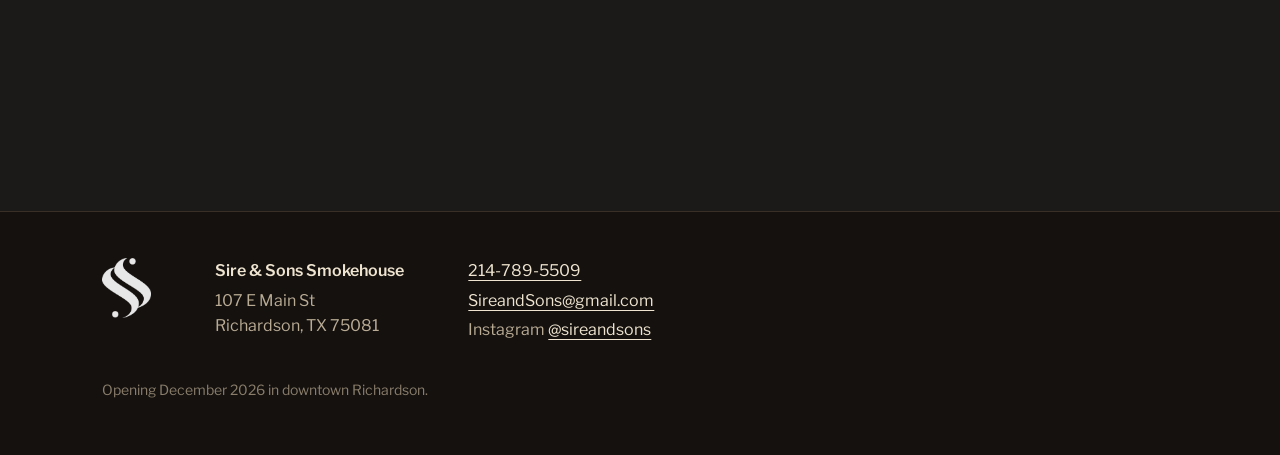
==== commit 11dcae74: "Update phone number to 214-789-5509 across site Co-Authored-By: Claude Sonnet 5.5 <noreply@anthropic" ====
--- a/careers.html
+++ b/careers.html
@@ -7,6 +7,7 @@
 <meta name="description" content="Now hiring line cooks, cashiers, dishwashers/bussers, and pit crew at Sire &amp; Sons Smokehouse, opening December 2026 in downtown Richardson, TX. Apply online.">
 <meta property="og:title" content="Careers | Sire &amp; Sons Smokehouse, Richardson TX">
 <meta property="og:description" content="Now hiring line cooks, cashiers, dishwashers/bussers, and pit crew at Sire &amp; Sons Smokehouse, opening December 2026 in downtown Richardson, TX. Apply online.">
+<meta name="theme-color" content="#FFFFFF">
 <link rel="icon" type="image/png" href="img/favicon.png">
 <link rel="stylesheet" href="css/style.css">
 </head>
@@ -123,7 +124,7 @@
       <hr class="rule">
       <div class="panel">
         <iframe id="tallyFrame" title="Sire &amp; Sons job application" loading="lazy" height="620" hidden></iframe>
-        <p class="note" id="tallyNote">The application form is loading. If it doesn't appear, call <a href="tel:+12147278886">(214) 727-8886</a> or email <a href="mailto:SireandSons@gmail.com">SireandSons@gmail.com</a>.</p>
+        <p class="note" id="tallyNote">The application form is loading. If it doesn't appear, call <a href="tel:+12147895509">214-789-5509</a> or email <a href="mailto:SireandSons@gmail.com">SireandSons@gmail.com</a>.</p>
       </div>
     </div>
   </section>
@@ -137,7 +138,7 @@
       <p>107 E Main St<br>Richardson, TX 75081</p>
     </div>
     <div>
-      <p><a href="tel:+12147278886">(214) 727-8886</a></p>
+      <p><a href="tel:+12147895509">214-789-5509</a></p>
       <p><a href="mailto:SireandSons@gmail.com">SireandSons@gmail.com</a></p>
       <p>Instagram <a href="https://www.instagram.com/sireandsons/">@sireandsons</a></p>
     </div>
--- a/css/style.css
+++ b/css/style.css
@@ -12,7 +12,8 @@
 --serif:'Libre Caslon Text',Georgia,serif}
 *{box-sizing:border-box}
 html{scroll-behavior:smooth}
-body{margin:0;background:var(--paper);color:var(--ink);font-family:var(--text);font-size:17px;line-height:1.6;-webkit-font-smoothing:antialiased}
+html{-webkit-text-size-adjust:100%;text-size-adjust:100%}
+body{margin:0;-webkit-tap-highlight-color:rgba(181,32,26,.15);background:var(--paper);color:var(--ink);font-family:var(--text);font-size:17px;line-height:1.6;-webkit-font-smoothing:antialiased}
 img{max-width:100%;height:auto}
 a{color:var(--red);text-underline-offset:4px}
 :focus-visible{outline:3px solid var(--red);outline-offset:3px}
@@ -193,3 +194,62 @@
 .apply .panel iframe{min-height:0;background:#1C1A18}
 .apply .note{color:var(--char-muted);text-align:center}
 .apply .note a{color:var(--gold-soft)}
+.panel iframe+.note{margin-top:18px;font-size:15px}
+
+/* ---------- mobile polish ---------- */
+.tg-hero .btn{margin-top:28px;min-width:200px;text-align:center}
+.tg{scroll-margin-top:0}
+#order{scroll-margin-top:12px}
+@media(max-width:760px){
+  /* tap targets: at least 44px */
+  .top nav a{padding:12px 0;font-size:16px;line-height:20px}
+  .top nav{gap:0 20px}
+  .top .wrap{padding-top:12px;padding-bottom:4px}
+  .btn{padding:15px 24px;min-height:48px;font-size:17px}
+  .h-hero .actions .btn{flex:1 1 150px;text-align:center}
+  footer a{display:inline-block;padding:10px 0}
+  footer .wrap{gap:22px 40px}
+  /* Thanksgiving: get to the form faster */
+  .tg-hero{padding:44px 0 40px}
+  .tg-hero .over{font-size:19px}
+  .tg-hero p.sub{font-size:17px;margin-top:16px}
+  .tg-hero .btn{margin-top:22px;display:block;max-width:340px;margin-left:auto;margin-right:auto}
+  .tg{padding:32px 0 56px}
+  .tg .inner{padding:0 14px}
+  .steps{margin-bottom:24px}
+  .steps div{padding:12px 0}
+  .steps b{font-size:22px}
+  .steps span{font-size:14.5px;margin-top:2px}
+  /* form uses the full phone width */
+  .panel{padding:0;border-radius:6px;overflow:hidden}
+  .panel iframe{min-height:900px;background:transparent}
+  .panel iframe+.note{margin:0;padding:14px 16px;border-top:1px solid var(--rule)}
+  .apply .panel{padding:0}
+  main a[href^="tel:"],main a[href^="mailto:"]:not(.btn),main a[href*="instagram.com"],main a[href*="google.com/maps"]{display:inline-block;padding:12px 0;line-height:1.3}
+}
+@media(max-width:380px){
+  .wrap{padding:0 18px}
+  .h-hero .wrap{padding-top:56px}
+  .top nav{gap:0 16px}
+  .top nav a{font-size:15px}
+}
+@media(prefers-reduced-motion:reduce){html{scroll-behavior:auto}}
+
+/* ---------- Thanksgiving landing ---------- */
+.tg-h{margin:8px 0 8px}
+.tg-menu{list-style:none;margin:0;padding:0;border-top:1px solid var(--char)}
+.tg-menu li{display:flex;justify-content:space-between;align-items:baseline;gap:16px;padding:18px 0;border-bottom:1px solid var(--rule)}
+.tg-menu b{display:block;font-family:var(--display);font-weight:700;text-transform:uppercase;font-size:28px;line-height:1.05;color:var(--char)}
+.tg-menu span{display:block;color:var(--muted);font-size:15px;margin-top:2px}
+.tg-menu em{font-style:normal;font-family:var(--display);font-weight:800;font-size:32px;line-height:1;color:var(--red);white-space:nowrap}
+.tg-fine{margin:14px 0 0;color:var(--muted);font-size:15px}
+.tg-dates{margin:36px 0 0;background:var(--char);color:var(--cream);padding:26px 24px;border-radius:4px;display:grid;gap:22px}
+.tg-dates .k{display:block;font-family:var(--display);font-weight:700;text-transform:uppercase;letter-spacing:.06em;font-size:18px;color:var(--gold-soft)}
+.tg-dates b{display:block;font-weight:600;font-size:19px;line-height:1.35}
+.tg-dates .where{display:block;margin-top:8px;color:var(--char-muted);font-size:15px}
+.tg-cta{margin:34px 0 0;text-align:center}
+.tg-cta .btn{display:block;max-width:420px;margin:0 auto;text-align:center;font-size:19px;padding:17px 24px}
+.tg-help{text-align:center;margin-top:18px}
+@media(min-width:680px){.tg-dates{grid-template-columns:1fr 1.6fr;padding:30px 32px}}
+@media(max-width:760px){.tg-menu b{font-size:25px}.tg-menu em{font-size:28px}.tg-dates{padding:22px 18px}}
+.nw{white-space:nowrap}
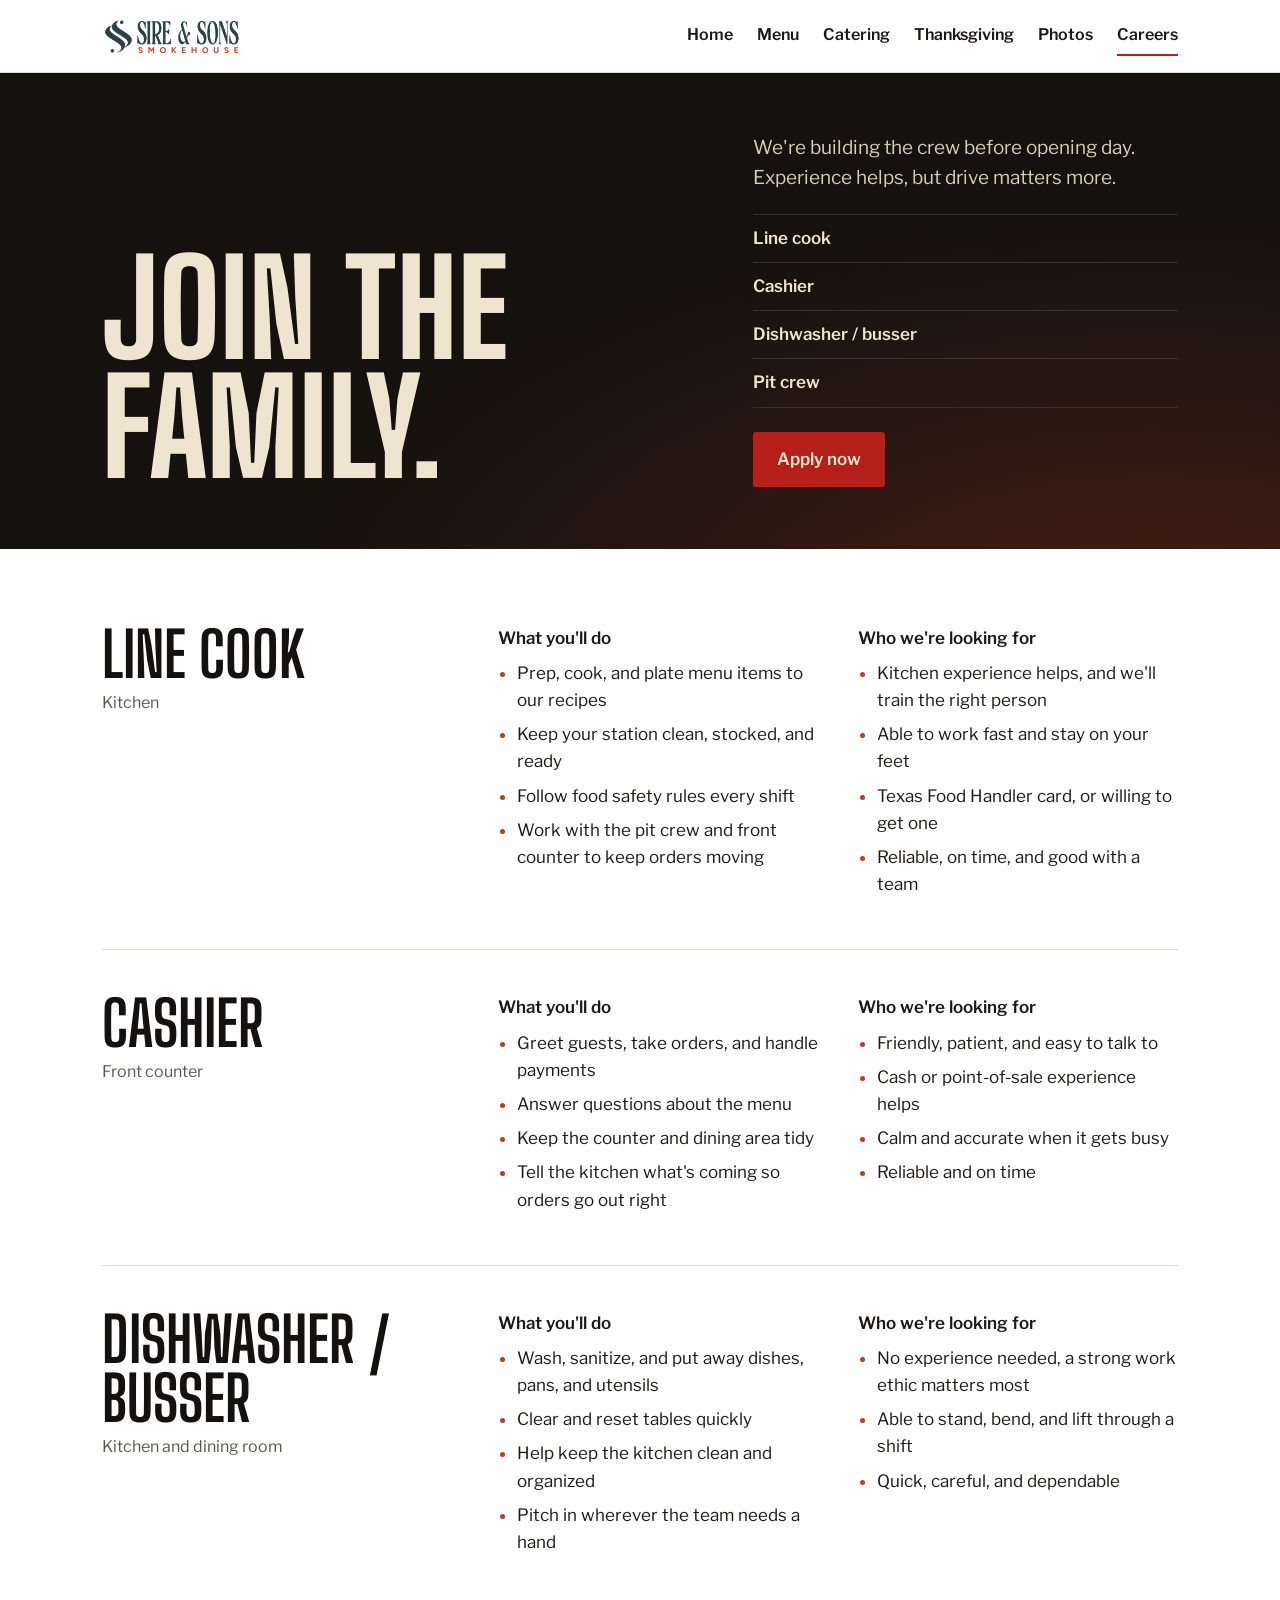
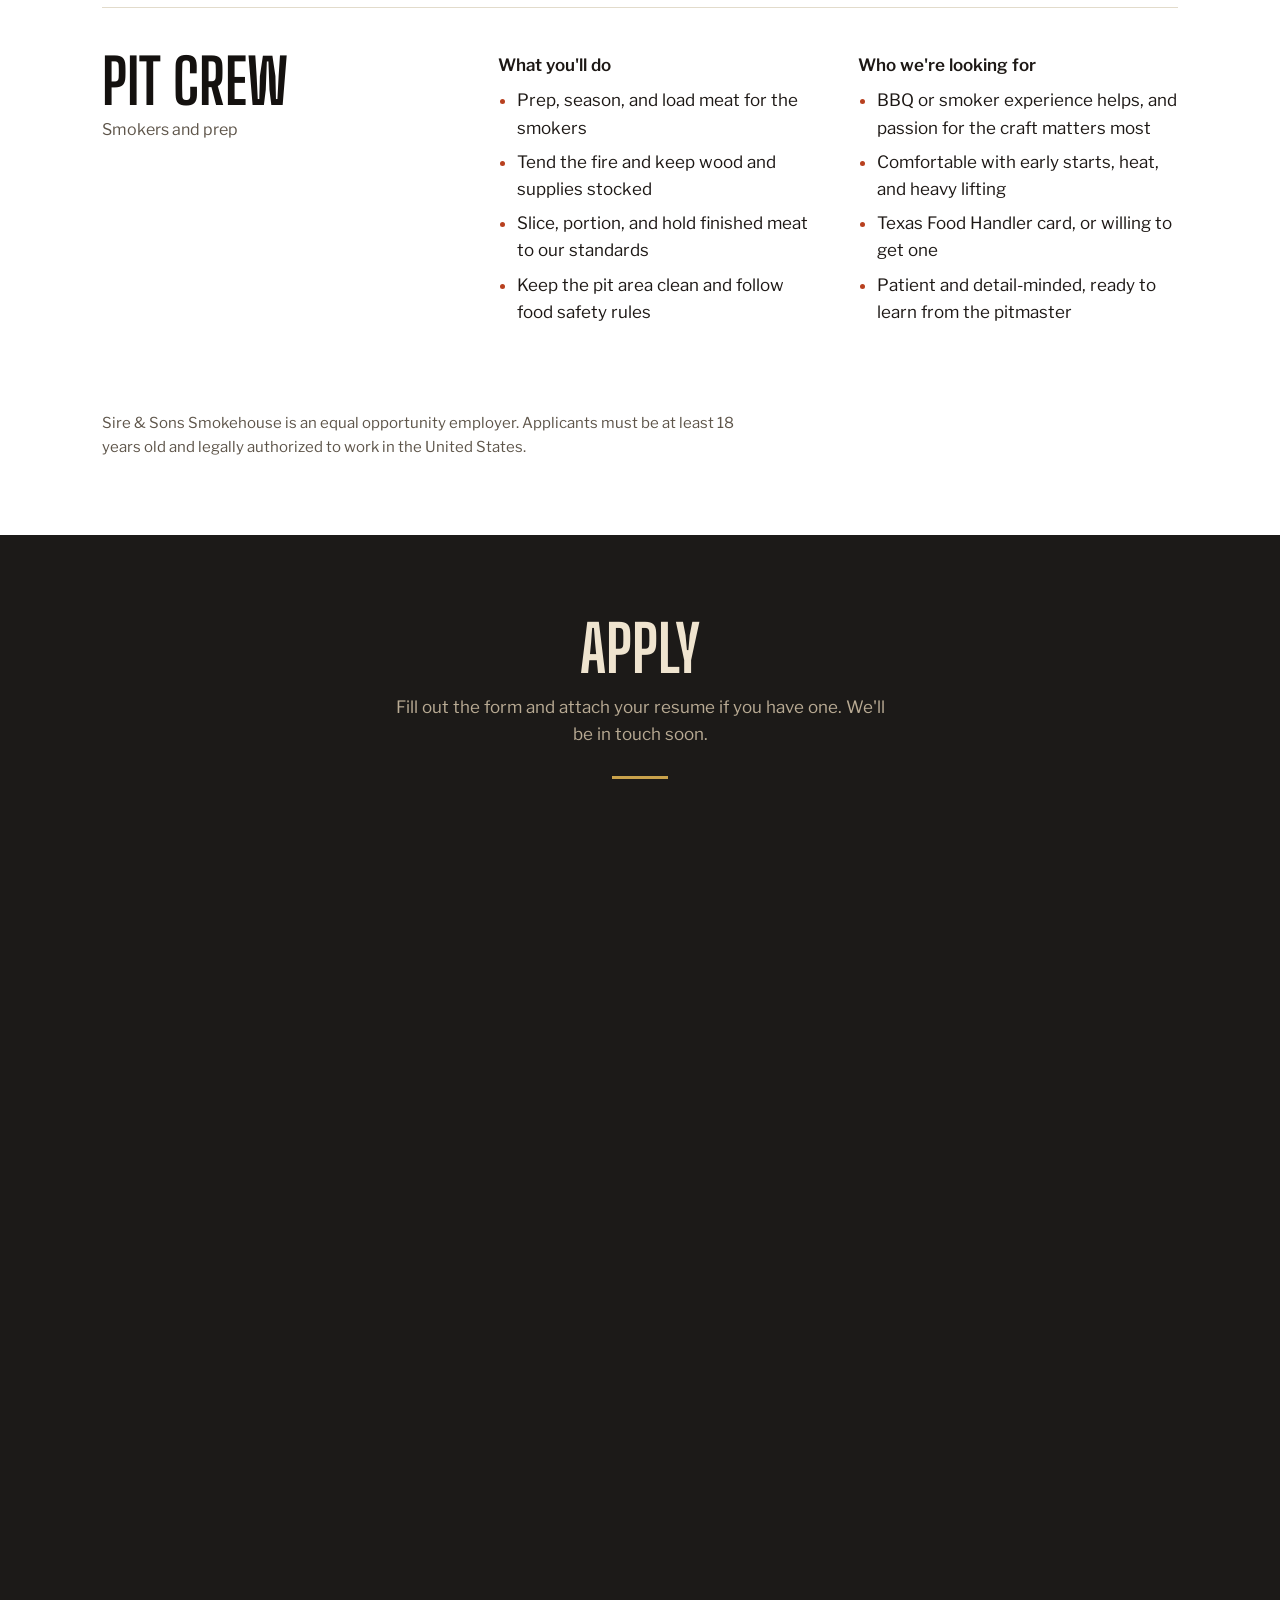
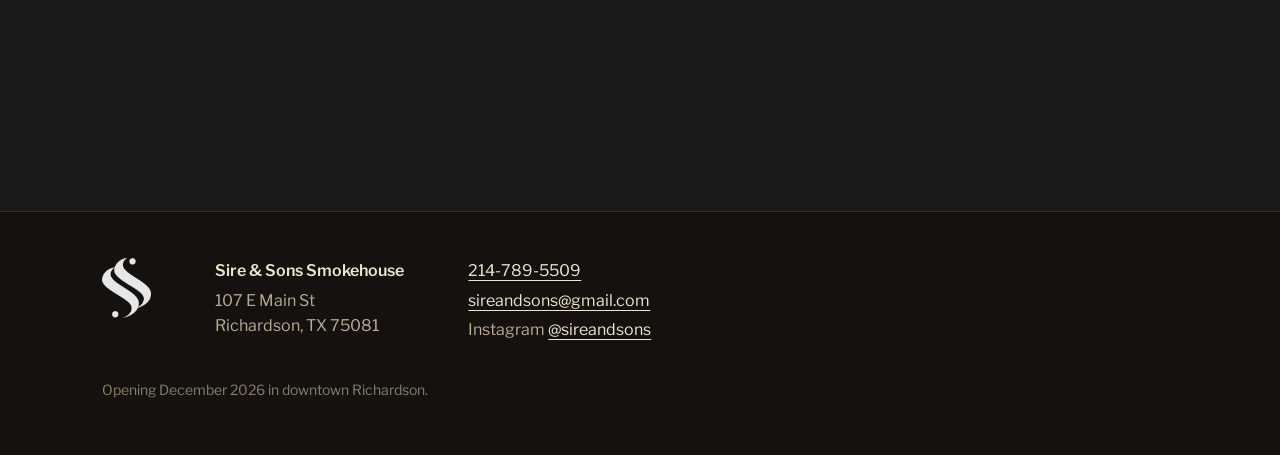
==== commit 0ecba4c9: "Lowercase email address across site Co-Authored-By: Claude Sonnet 5.5 <noreply@anthropic.com> Claude" ====
--- a/careers.html
+++ b/careers.html
@@ -124,7 +124,7 @@
       <hr class="rule">
       <div class="panel">
         <iframe id="tallyFrame" title="Sire &amp; Sons job application" loading="lazy" height="620" hidden></iframe>
-        <p class="note" id="tallyNote">The application form is loading. If it doesn't appear, call <a href="tel:+12147895509">214-789-5509</a> or email <a href="mailto:SireandSons@gmail.com">SireandSons@gmail.com</a>.</p>
+        <p class="note" id="tallyNote">The application form is loading. If it doesn't appear, call <a href="tel:+12147895509">214-789-5509</a> or email <a href="mailto:sireandsons@gmail.com">sireandsons@gmail.com</a>.</p>
       </div>
     </div>
   </section>
@@ -139,7 +139,7 @@
     </div>
     <div>
       <p><a href="tel:+12147895509">214-789-5509</a></p>
-      <p><a href="mailto:SireandSons@gmail.com">SireandSons@gmail.com</a></p>
+      <p><a href="mailto:sireandsons@gmail.com">sireandsons@gmail.com</a></p>
       <p>Instagram <a href="https://www.instagram.com/sireandsons/">@sireandsons</a></p>
     </div>
     <p class="small">Opening December 2026 in downtown Richardson.</p>
